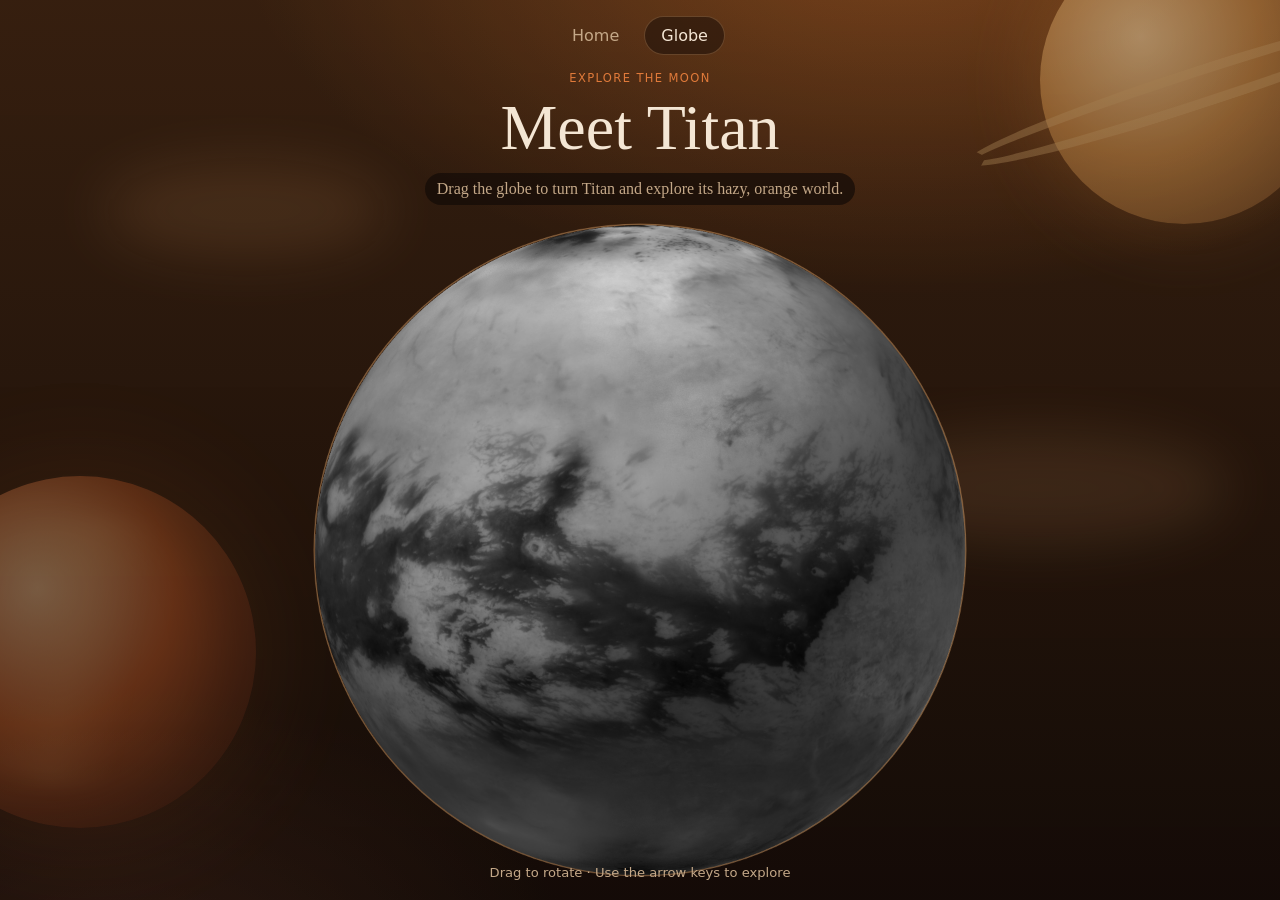
==== globe.html @ a125a634 "add rotatable globe" ====
<!DOCTYPE html>
<html lang="en">
  <head>
    <meta charset="UTF-8" />
    <meta name="viewport" content="width=device-width, initial-scale=1.0" />
    <title>Globe | Voice on Titan</title>
    <link rel="stylesheet" href="styles.css" />
  </head>
  <body>
    <nav class="site-nav" aria-label="Main navigation">
      <a class="nav-link" href="index.html">Home</a>
      <a class="nav-link" href="globe.html" aria-current="page">Globe</a>
    </nav>

    <div class="sky" aria-hidden="true">
      <div class="haze"></div>
      <div class="saturn"></div>
      <div class="titan-moon"></div>
      <div class="cloud c1"></div>
      <div class="cloud c2"></div>
      <div class="cloud c3"></div>
    </div>

    <main class="globe-page">
      <section class="globe-content">
        <p class="eyebrow">Explore the moon</p>
        <h1>Meet Titan</h1>
        <p class="globe-intro">Drag the globe to turn Titan and explore its hazy, orange world.</p>
        <canvas
          id="titanGlobe"
          class="titan-globe"
          width="420"
          height="420"
          role="img"
          aria-label="Interactive illustration of Titan. Drag to rotate."
          tabindex="0"
        ></canvas>
        <p class="globe-hint">Drag to rotate · Use the arrow keys to explore</p>
      </section>
    </main>
    <script src="globe.js"></script>
  </body>
</html>
---- styles.css ----
:root {
  --bg: #140c08;
  --panel: rgba(28, 16, 10, 0.78);
  --text: #f4e6d4;
  --muted: #c4a888;
  --accent: #e07a3a;
  --titan: #c45c28;
  --line: rgba(224, 168, 112, 0.28);
}

* {
  box-sizing: border-box;
}

html {
  scroll-behavior: smooth;
}

html,
body {
  margin: 0;
  min-height: 100%;
}

body {
  font-family: Georgia, "Times New Roman", serif;
  color: var(--text);
  background:
    radial-gradient(1200px 700px at 70% -10%, #6a3a18 0%, transparent 55%),
    radial-gradient(900px 600px at 10% 110%, #3a2218 0%, transparent 50%),
    var(--bg);
  overflow-x: hidden;
}

.scroll-progress {
  position: fixed;
  top: 0;
  left: 0;
  z-index: 20;
  height: 3px;
  width: 100%;
  background: var(--accent);
  transform: scaleX(0);
  transform-origin: left center;
  pointer-events: none;
}

.site-nav {
  position: relative;
  z-index: 2;
  display: flex;
  justify-content: center;
  gap: 0.5rem;
  padding: 1rem 1rem 0;
  font-family: system-ui, sans-serif;
}

.nav-link {
  padding: 0.55rem 1rem;
  border: 1px solid transparent;
  border-radius: 999px;
  color: var(--muted);
  text-decoration: none;
}

.nav-link:hover,
.nav-link[aria-current="page"] {
  border-color: var(--line);
  color: var(--text);
  background: rgba(28, 16, 10, 0.55);
}

.globe-page {
  position: relative;
  z-index: 1;
  display: grid;
  height: calc(100svh - 3.5rem);
  place-items: center;
  padding: 1rem 1.5rem;
  overflow: hidden;
  text-align: center;
}

.globe-content {
  position: relative;
  display: flex;
  width: 100%;
  height: 100%;
  flex-direction: column;
  align-items: center;
}

.globe-content h1 {
  position: relative;
  z-index: 1;
  margin: 0 0 0.5rem;
  font-size: clamp(2.4rem, 8vw, 4rem);
  font-weight: 500;
}

.globe-intro,
.globe-hint {
  color: var(--muted);
  line-height: 1.5;
}

.globe-intro {
  position: relative;
  z-index: 1;
  margin: 0 auto 1rem;
  padding: 0.25rem 0.75rem;
  border-radius: 999px;
  background: rgba(20, 12, 8, 0.72);
  max-width: min(100%, 34rem);
}

.titan-globe {
  position: absolute;
  top: 59%;
  left: 50%;
  width: min(92vw, 84svh, 60rem);
  height: auto;
  transform: translate(-50%, -50%);
  cursor: grab;
  touch-action: none;
  outline: none;
}

.titan-globe:active {
  cursor: grabbing;
}

.titan-globe:focus-visible {
  border-radius: 50%;
  outline: 2px solid var(--accent);
  outline-offset: 0.4rem;
}

.globe-hint {
  position: relative;
  z-index: 1;
  margin: auto 0 0;
  font-family: system-ui, sans-serif;
  font-size: 0.82rem;
}

.sky {
  position: fixed;
  inset: 0;
  pointer-events: none;
  overflow: hidden;
}

.haze {
  position: fixed;
  inset: 0;
  pointer-events: none;
  background: linear-gradient(
    180deg,
    rgba(210, 120, 50, 0.18),
    rgba(20, 10, 6, 0.35)
  );
}

.saturn {
  position: fixed;
  top: -4rem;
  right: -3rem;
  width: 18rem;
  height: 18rem;
  border-radius: 50%;
  background: radial-gradient(circle at 35% 35%, #f0d2a0, #c48a48 45%, #6a4020);
  box-shadow: 0 0 80px rgba(226, 150, 70, 0.35);
  opacity: 0.55;
  pointer-events: none;
}

.saturn::after {
  content: "";
  position: absolute;
  left: -30%;
  top: 46%;
  width: 160%;
  height: 1.4rem;
  border-radius: 50%;
  border: 10px solid rgba(230, 190, 130, 0.45);
  border-left-color: transparent;
  border-right-color: transparent;
  transform: rotate(-18deg);
}

.titan-moon {
  position: absolute;
  left: -6rem;
  bottom: 8%;
  width: 22rem;
  height: 22rem;
  border-radius: 50%;
  background:
    radial-gradient(circle at 38% 32%, #f0c090, #c45c28 42%, #5a2814 78%, #1a0c08);
  box-shadow:
    0 0 120px rgba(226, 120, 50, 0.28),
    inset -2rem 0 3rem rgba(80, 40, 20, 0.35);
  opacity: 0.42;
}

.titan-moon::before {
  content: "";
  position: absolute;
  inset: 12% -8%;
  border-radius: 50%;
  background: linear-gradient(
    100deg,
    transparent 30%,
    rgba(255, 190, 120, 0.18) 48%,
    transparent 62%
  );
  filter: blur(8px);
}

.cloud {
  position: absolute;
  border-radius: 50%;
  filter: blur(28px);
  opacity: 0.28;
  background: rgba(232, 168, 110, 0.45);
}

.cloud.c1 {
  width: 18rem;
  height: 6rem;
  top: 18%;
  left: 8%;
  animation: drift 28s ease-in-out infinite;
}

.cloud.c2 {
  width: 24rem;
  height: 7rem;
  top: 48%;
  right: 4%;
  animation: drift 36s ease-in-out infinite reverse;
}

.cloud.c3 {
  width: 14rem;
  height: 5rem;
  bottom: 12%;
  left: 38%;
  animation: drift 22s ease-in-out infinite;
}

@keyframes drift {
  0%,
  100% {
    translate: 0 0;
  }
  50% {
    translate: 40px -18px;
  }
}

.about {
  position: relative;
  z-index: 1;
  max-width: 44rem;
  margin: 0 auto;
  padding: 0 1.5rem 4rem;
}

.hero {
  min-height: 100vh;
  display: flex;
  flex-direction: column;
  justify-content: center;
  padding: 4rem 0 3rem;
}

.hero h1 {
  font-size: clamp(2.4rem, 8vw, 4.2rem);
  max-width: 14ch;
}

.hero-lede {
  font-size: 1.15rem;
  max-width: 38rem;
}

.hero-actions {
  display: flex;
  flex-wrap: wrap;
  align-items: center;
  gap: 1.1rem 1.5rem;
}

.scroll-hint {
  display: inline-flex;
  align-items: center;
  gap: 0.55rem;
  color: var(--muted);
  font-family: system-ui, sans-serif;
  font-size: 0.85rem;
  letter-spacing: 0.04em;
  text-transform: uppercase;
}

.chevron {
  width: 0.55rem;
  height: 0.55rem;
  margin-top: -0.2rem;
  border-right: 2px solid var(--accent);
  border-bottom: 2px solid var(--accent);
  transform: rotate(45deg);
  animation: bob 1.8s ease-in-out infinite;
}

@keyframes bob {
  0%,
  100% {
    translate: 0 0;
  }
  50% {
    translate: 0 6px;
  }
}

.chapter {
  padding: 4.5rem 0 1rem;
}

.chapter h2,
.pitch-sticky h2 {
  margin: 0 0 1rem;
  font-size: clamp(1.5rem, 4vw, 2.15rem);
  line-height: 1.2;
  font-weight: 500;
}

.chapter p,
.pitch-copy {
  margin: 0 0 1rem;
  color: var(--muted);
  line-height: 1.6;
  font-size: 1.05rem;
}

.chapter p strong,
.pitch-copy strong {
  color: var(--text);
  font-weight: 600;
}

.stats {
  display: grid;
  grid-template-columns: repeat(3, 1fr);
  gap: 0.75rem;
  margin: 1.75rem 0 0;
}

.stats div {
  padding: 1rem 0.85rem;
  border: 1px solid var(--line);
  border-radius: 1rem;
  background: rgba(28, 16, 10, 0.55);
}

.stats dt {
  margin: 0 0 0.35rem;
  font-family: system-ui, sans-serif;
  font-size: 0.72rem;
  letter-spacing: 0.1em;
  text-transform: uppercase;
  color: var(--accent);
}

.stats dd {
  margin: 0;
  font-size: 1.25rem;
}

.speed-grid,
.instrument-grid {
  display: grid;
  grid-template-columns: 1fr 1fr;
  gap: 0.85rem;
  margin-top: 1.5rem;
}

.speed-card {
  padding: 1.25rem 1.1rem 1.1rem;
  border-radius: 1.1rem;
  border: 1px solid var(--line);
  background: rgba(18, 10, 6, 0.55);
}

.speed-card.titan-card {
  background: rgba(196, 92, 40, 0.22);
  border-color: rgba(224, 122, 58, 0.45);
}

.speed-place {
  margin: 0;
  font-family: system-ui, sans-serif;
  font-size: 0.75rem;
  letter-spacing: 0.12em;
  text-transform: uppercase;
  color: var(--muted);
}

.speed-value {
  margin: 0.35rem 0 0.2rem;
  font-size: clamp(2.2rem, 6vw, 3.2rem);
  line-height: 1;
}

.speed-value span {
  margin-left: 0.35rem;
  font-size: 1rem;
  color: var(--muted);
}

.speed-note {
  margin: 0;
  color: var(--muted);
  font-size: 0.9rem;
}

.pitch-stage {
  height: 180vh;
  margin: 2rem 0;
}

.pitch-sticky {
  position: sticky;
  top: 0;
  min-height: 100vh;
  display: flex;
  flex-direction: column;
  justify-content: center;
  padding: 3rem 0;
}

.pitch-readout {
  margin: 1.25rem 0 0.15rem;
  font-size: clamp(3.5rem, 12vw, 6.5rem);
  line-height: 0.9;
  letter-spacing: -0.03em;
  color: var(--accent);
}

.pitch-caption {
  margin: 0 0 1.25rem;
  font-family: system-ui, sans-serif;
  font-size: 0.85rem;
  letter-spacing: 0.08em;
  text-transform: uppercase;
  color: var(--muted);
}

.formant-wave {
  color: #e07a3a;
  border: 1px solid var(--line);
  border-radius: 0.85rem;
  background: rgba(8, 4, 2, 0.45);
  overflow: hidden;
}

.formant-wave svg {
  display: block;
  width: 100%;
  height: 120px;
}

.spectrum {
  display: flex;
  align-items: flex-end;
  gap: 0.35rem;
  height: 7.5rem;
  margin: 1.5rem 0 0.6rem;
  padding: 0.75rem;
  border: 1px solid var(--line);
  border-radius: 0.85rem;
  background: rgba(8, 4, 2, 0.45);
}

.spectrum span {
  flex: 1;
  border-radius: 4px 4px 0 0;
  background: linear-gradient(180deg, #f0c090, var(--titan));
  transform-origin: bottom;
  opacity: 0.2;
  transform: scaleY(0.35);
}

.chapter.is-in .spectrum span {
  animation: riseBar 0.9s ease forwards;
  animation-delay: calc(var(--i) * 45ms);
}

.chapter.is-in .spectrum span:nth-child(n + 9) {
  opacity: 0.28;
  filter: grayscale(0.4);
}

.chapter.is-in .spectrum span:nth-child(n + 12) {
  opacity: 0.12;
}

@keyframes riseBar {
  to {
    opacity: 1;
    transform: scaleY(1);
  }
}

.spectrum-caption {
  font-family: system-ui, sans-serif;
  font-size: 0.82rem;
  color: var(--muted);
}

.caveat .btn {
  display: inline-block;
  margin-top: 0.75rem;
  text-decoration: none;
}

a.btn {
  text-decoration: none;
}

[data-reveal] {
  opacity: 0;
  transform: translateY(28px);
  transition: opacity 0.8s ease, transform 0.8s ease;
}

[data-reveal].is-in {
  opacity: 1;
  transform: none;
}

.panel {
  position: relative;
  z-index: 1;
  max-width: 40rem;
  margin: 1rem auto 5rem;
  padding: 2.25rem 2rem 2.5rem;
  background: rgba(22, 12, 8, 0.92);
  border: 1px solid var(--line);
  border-radius: 1.25rem;
  backdrop-filter: blur(10px);
  scroll-margin-top: 1.5rem;
}

.eyebrow {
  margin: 0 0 0.4rem;
  letter-spacing: 0.12em;
  text-transform: uppercase;
  font-size: 0.72rem;
  font-family: system-ui, sans-serif;
  color: var(--accent);
}

h1,
.studio-title {
  margin: 0 0 0.75rem;
  font-size: clamp(1.8rem, 4vw, 2.4rem);
  line-height: 1.15;
  font-weight: 500;
}

.lede {
  margin: 0 0 1.5rem;
  color: var(--muted);
  line-height: 1.5;
}

.viz {
  border: 1px solid var(--line);
  border-radius: 0.85rem;
  padding: 0.75rem;
  background: rgba(8, 4, 2, 0.45);
  margin-bottom: 1.25rem;
}

canvas {
  display: block;
  width: 100%;
  height: 120px;
}

.status {
  margin: 0.4rem 0 0;
  font-family: system-ui, sans-serif;
  font-size: 0.85rem;
  color: var(--muted);
}

.controls {
  display: flex;
  flex-wrap: wrap;
  gap: 0.6rem;
  margin-bottom: 1.75rem;
}

.btn {
  appearance: none;
  border: 1px solid var(--line);
  background: transparent;
  color: var(--text);
  padding: 0.65rem 1rem;
  border-radius: 999px;
  font-family: system-ui, sans-serif;
  font-size: 0.92rem;
  cursor: pointer;
}

.btn:disabled {
  opacity: 0.4;
  cursor: not-allowed;
}

.btn.primary {
  background: var(--accent);
  border-color: var(--accent);
  color: #1a0c06;
  font-weight: 600;
}

.btn.primary.recording {
  background: #c43c28;
  border-color: #c43c28;
  color: #fff;
}

.btn.titan {
  background: var(--titan);
  border-color: var(--titan);
  color: #fff;
}

.btn.ghost {
  opacity: 0.85;
}

.sample {
  margin-bottom: 0;
}

.sample h2 {
  margin: 0 0 0.6rem;
  font-size: 1.1rem;
  font-weight: 500;
}

.sample-name {
  margin: 0 0 0.75rem;
  color: var(--muted);
  font-family: system-ui, sans-serif;
  font-size: 0.9rem;
}

.sample-list {
  display: grid;
  gap: 0.85rem;
  margin-bottom: 1rem;
}

.sample-card {
  padding: 1rem 1rem 0.9rem;
  border: 1px solid var(--line);
  border-radius: 1rem;
  background: rgba(8, 4, 2, 0.35);
}

.sample-card h3 {
  margin: 0 0 0.35rem;
  font-size: 1rem;
  font-weight: 500;
}

.sample-card .sample-note {
  margin: 0 0 0.75rem;
  color: var(--muted);
  font-family: system-ui, sans-serif;
  font-size: 0.82rem;
  line-height: 1.45;
}

.sample-card .controls {
  margin-bottom: 0;
}

@media (max-width: 600px) {
  .panel {
    margin: 1.5rem 1rem 3rem;
    padding: 1.5rem 1.15rem 1.75rem;
  }

  .stats,
  .speed-grid,
  .instrument-grid {
    grid-template-columns: 1fr;
  }

  .saturn,
  .titan-moon {
    opacity: 0.28;
  }
}

@media (prefers-reduced-motion: reduce) {
  html {
    scroll-behavior: auto;
  }

  .cloud,
  .chevron,
  [data-reveal],
  .chapter.is-in .spectrum span {
    animation: none;
    transition: none;
    opacity: 1;
    transform: none;
  }
}
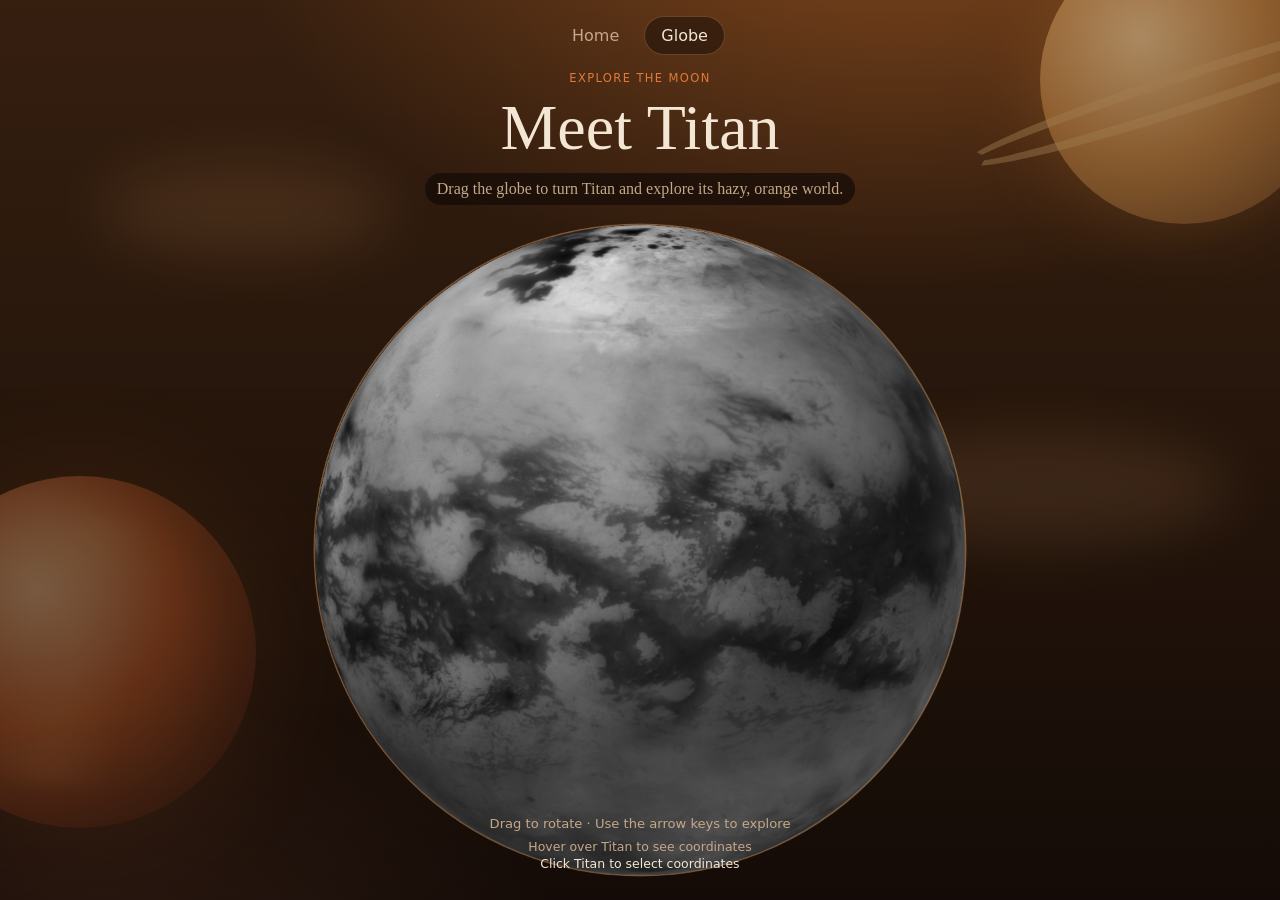
==== commit 7700751d: "add coordinate system" ====
--- a/globe.html
+++ b/globe.html
@@ -36,6 +36,10 @@
           tabindex="0"
         ></canvas>
         <p class="globe-hint">Drag to rotate · Use the arrow keys to explore</p>
+        <div class="globe-coordinates">
+          <p id="globeHoverCoordinates" aria-hidden="true">Hover over Titan to see coordinates</p>
+          <p id="globeSelectedCoordinates" aria-live="polite">Click Titan to select coordinates</p>
+        </div>
       </section>
     </main>
     <script src="globe.js"></script>
--- a/styles.css
+++ b/styles.css
@@ -142,6 +142,25 @@
   margin: auto 0 0;
   font-family: system-ui, sans-serif;
   font-size: 0.82rem;
+}
+
+.globe-coordinates {
+  position: relative;
+  z-index: 1;
+  min-height: 2.8rem;
+  margin-top: 0.25rem;
+  font-family: system-ui, sans-serif;
+  font-size: 0.78rem;
+  line-height: 1.4;
+  color: var(--muted);
+}
+
+.globe-coordinates p {
+  margin: 0;
+}
+
+.globe-coordinates p + p {
+  color: var(--text);
 }
 
 .sky {
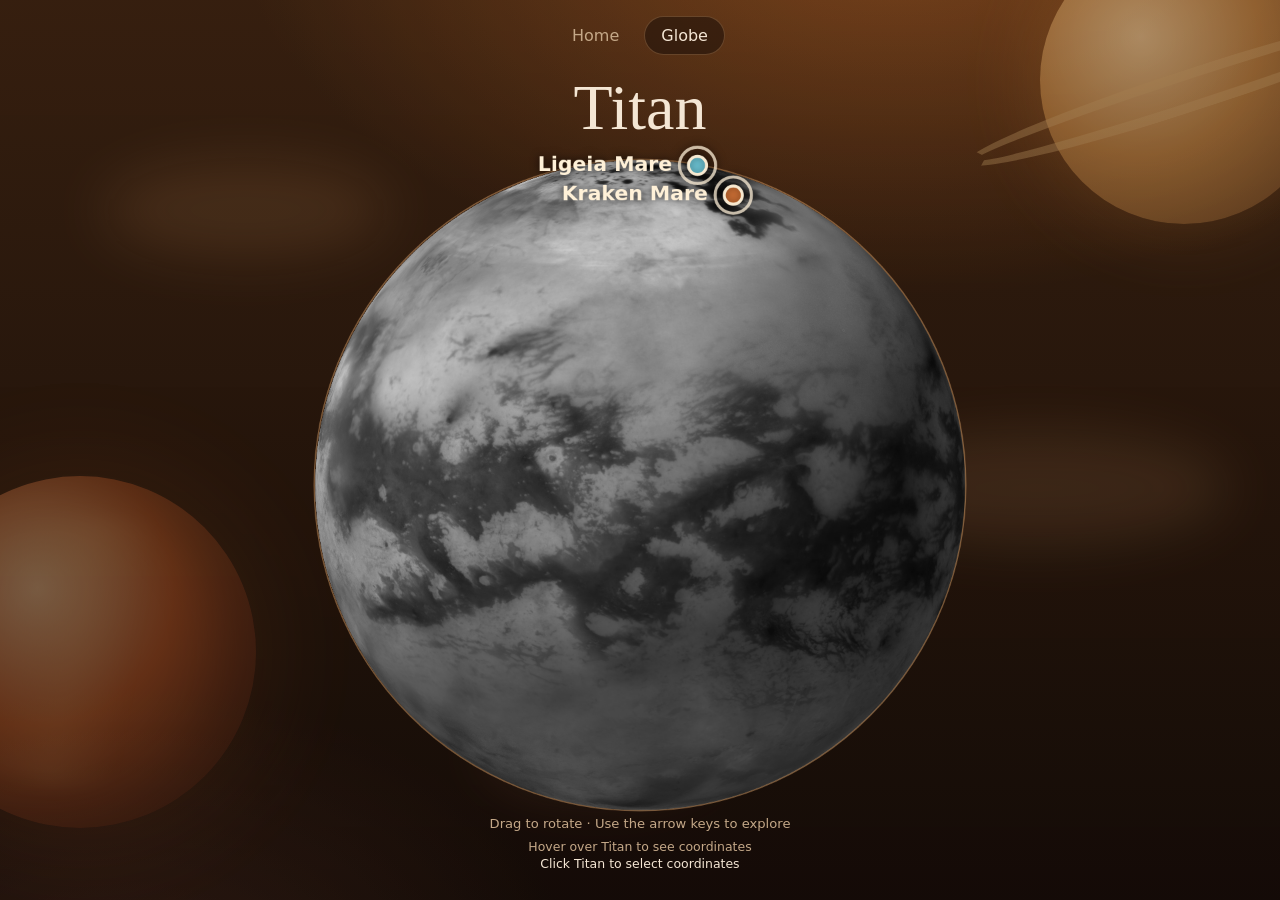
==== commit 39768e67: "add 2 landing sites" ====
--- a/globe.html
+++ b/globe.html
@@ -23,9 +23,28 @@
 
     <main class="globe-page">
       <section class="globe-content">
-        <p class="eyebrow">Explore the moon</p>
-        <h1>Meet Titan</h1>
-        <p class="globe-intro">Drag the globe to turn Titan and explore its hazy, orange world.</p>
+        <h1>Titan</h1>
+        <figure id="krakenImagePanel" class="globe-image-panel" hidden>
+          <img
+            src="KRAKEN MARE.png"
+            alt="Radar image showing Kraken Mare, a large dark hydrocarbon sea surrounded by Titan's bright terrain."
+          />
+          <figcaption>Kraken Mare · NASA/JPL-Caltech/ASI/USGS, via Wikimedia Commons</figcaption>
+        </figure>
+        <figure id="ligeiaImagePanel" class="globe-image-panel" hidden>
+          <img
+            src="ligeia mare.png"
+            alt="False-color radar mosaic of Ligeia Mare, a large dark sea in Titan's north polar region."
+          />
+          <figcaption>Ligeia Mare · NASA/JPL-Caltech/ASI/Cornell, via Wikimedia Commons</figcaption>
+        </figure>
+        <figure id="huygensImagePanel" class="globe-image-panel" hidden>
+          <img
+            src="250px-Huygens_surface_color_sr.png"
+            alt="Huygens probe's surface view of Titan's hazy horizon and rounded icy pebbles."
+          />
+          <figcaption>Huygens landing site · ESA/NASA/JPL/University of Arizona; processed by Andrey Pivovarov</figcaption>
+        </figure>
         <canvas
           id="titanGlobe"
           class="titan-globe"
@@ -40,6 +59,178 @@
           <p id="globeHoverCoordinates" aria-hidden="true">Hover over Titan to see coordinates</p>
           <p id="globeSelectedCoordinates" aria-live="polite">Click Titan to select coordinates</p>
         </div>
+        <aside
+          id="krakenInfo"
+          class="globe-info"
+          aria-labelledby="krakenTitle"
+          aria-describedby="krakenDescription"
+          hidden
+        >
+          <button
+            id="closeKrakenInfo"
+            class="globe-info-close"
+            type="button"
+            aria-label="Close Kraken Mare information"
+          >
+            ×
+          </button>
+          <p class="eyebrow">Titan's largest sea</p>
+          <h2 id="krakenTitle">Kraken Mare</h2>
+          <p id="krakenDescription">
+            A vast sea of liquid methane and ethane near Titan's north pole.
+            Named for the legendary sea monster, it is the largest known lake
+            in the Solar System. Cassini observations confirmed its liquid
+            surface and revealed an intricate network of basins and estuaries.
+            A 2014 bright ring around the shoreline suggests the sea was once
+            larger and has since shrunk through evaporation. NASA has also
+            studied a robotic submarine concept for exploring the sea.
+          </p>
+          <dl class="globe-info-facts">
+            <div><dt>Coordinates</dt><dd>68°N, 310°W</dd></div>
+            <div><dt>Length</dt><dd>About 1,170 km</dd></div>
+            <div><dt>Estimated area</dt><dd>400,000–500,000 km²</dd></div>
+            <div><dt>Depth</dt><dd>Moray Sinus: about 85 m; main basin: at least 100 m, possibly 300 m or more</dd></div>
+            <div><dt>Moray Sinus liquid</dt><dd>About 70% methane, 16% nitrogen, 14% ethane</dd></div>
+            <div><dt>Discovered</dt><dd>By Cassini in 2006; named in 2008</dd></div>
+          </dl>
+          <p class="globe-info-source">
+            Sources: USGS Gazetteer of Planetary Nomenclature; Poggiali et al.
+            (2020); NASA/JPL Photojournal PIA18432; NASA NTRS submarine study.
+          </p>
+        </aside>
+        <aside
+          id="huygensInfo"
+          class="globe-info"
+          aria-labelledby="huygensTitle"
+          aria-describedby="huygensDescription"
+          hidden
+        >
+          <button
+            id="closeHuygensInfo"
+            class="globe-info-close"
+            type="button"
+            aria-label="Close Huygens landing site information"
+          >
+            ×
+          </button>
+          <p class="eyebrow">Historic spacecraft landing site</p>
+          <h2 id="huygensTitle">Huygens Landing Site</h2>
+          <p id="huygensDescription">
+            On January 14, 2005, ESA's Huygens probe became the first spacecraft
+            to successfully land on Titan. Its descent images revealed a dry
+            riverbed-like landscape near the boundary of Adiri's bright
+            highlands and Shangri-La's dark lowlands. Rounded, pebble-like
+            water-ice objects and branching channels show how flowing methane
+            and ethane have shaped the surface. Huygens transmitted data for
+            about 72 minutes after landing, providing the first direct
+            measurements and images from Titan's surface.
+          </p>
+          <dl class="globe-info-facts">
+            <div><dt>Coordinates</dt><dd>10.3°S, 192.32°W</dd></div>
+            <div><dt>Location</dt><dd>Between Adiri and Shangri-La</dd></div>
+            <div><dt>Landing date</dt><dd>January 14, 2005</dd></div>
+            <div><dt>Mission</dt><dd>Cassini–Huygens; ESA's Huygens probe</dd></div>
+            <div><dt>Temperature</dt><dd>About −179°C</dd></div>
+            <div><dt>Surface</dt><dd>Water-ice pebbles, dark plains, drainage channels and organic compounds</dd></div>
+          </dl>
+          <p class="globe-info-source">
+            Sources:
+            <a href="https://science.nasa.gov/resource/huygens-landing-site-2/" target="_blank" rel="noreferrer">NASA Science</a>,
+            <a href="https://photojournal.jpl.nasa.gov/" target="_blank" rel="noreferrer">NASA/JPL Photojournal</a>,
+            <a href="https://www.esa.int/Science_Exploration/Space_Science/Cassini-Huygens" target="_blank" rel="noreferrer">ESA</a>,
+            <a href="https://www.usgs.gov/" target="_blank" rel="noreferrer">USGS</a> and
+            <a href="https://science.nasa.gov/mission/cassini/" target="_blank" rel="noreferrer">NASA Cassini–Huygens</a>.
+          </p>
+        </aside>
+        <aside
+          id="ligeiaInfo"
+          class="globe-info"
+          aria-labelledby="ligeiaTitle"
+          aria-describedby="ligeiaDescription"
+          hidden
+        >
+          <button
+            id="closeLigeiaInfo"
+            class="globe-info-close"
+            type="button"
+            aria-label="Close Ligeia Mare information"
+          >
+            ×
+          </button>
+          <p class="eyebrow">Titan's second-largest sea</p>
+          <h2 id="ligeiaTitle">Ligeia Mare</h2>
+          <p id="ligeiaDescription">
+            Ligeia Mare is Titan's second-largest sea, a vast body of liquid
+            hydrocarbons near the north pole. Cassini radar detected the
+            seabed for the first time in a sea beyond Earth, measuring depths
+            of about 160 m along its deepest observed path. The radar signal
+            passed readily through the liquid, suggesting a methane-rich
+            composition. Rivers, including the more than 400 km-long Vid
+            Flumina, flow into the sea. Cassini also observed a transient
+            bright feature nicknamed the “magic island,” possibly caused by
+            waves, bubbles, or floating material.
+          </p>
+          <dl class="globe-info-facts">
+            <div><dt>Coordinates</dt><dd>79°N, 248°W</dd></div>
+            <div><dt>Length</dt><dd>About 500 km</dd></div>
+            <div><dt>Area</dt><dd>About 130,000 km²</dd></div>
+            <div><dt>Maximum measured depth</dt><dd>About 160 m</dd></div>
+            <div><dt>Composition</dt><dd>Mostly methane, with ethane and dissolved nitrogen</dd></div>
+            <div><dt>Name</dt><dd>Ligeia, a siren in Greek mythology</dd></div>
+          </dl>
+          <p class="globe-info-source">
+            Sources: USGS Gazetteer of Planetary Nomenclature; Mastrogiuseppe
+            et al. (2014); ESA (2016); NASA/JPL Photojournal PIA20021.
+          </p>
+        </aside>
+        <aside
+          id="selkInfo"
+          class="globe-info"
+          aria-labelledby="selkTitle"
+          aria-describedby="selkDescription"
+          hidden
+        >
+          <button
+            id="closeSelkInfo"
+            class="globe-info-close"
+            type="button"
+            aria-label="Close Selk Crater information"
+          >
+            ×
+          </button>
+          <p class="eyebrow">Ancient impact crater</p>
+          <h2 id="selkTitle">Selk Crater</h2>
+          <p id="selkDescription">
+            Selk is an approximately 80–90 km-wide impact crater near Titan's
+            equatorial dune fields, about 800 km north-northwest of the
+            Huygens landing site. Cassini observations show a bright rim, a
+            central depression, surrounding ejecta and channels shaped by
+            erosion. The impact may have melted Titan's icy crust, creating
+            temporary pools of water mixed with surface organics. Models
+            suggest the pools could have lasted thousands to tens of
+            thousands of years, creating a possible setting for prebiotic
+            chemistry. NASA's Dragonfly mission is planned to explore the
+            region and investigate its surface chemistry.
+          </p>
+          <dl class="globe-info-facts">
+            <div><dt>Coordinates</dt><dd>About 7°N, 199°W</dd></div>
+            <div><dt>Location</dt><dd>Near Titan's equatorial dune fields</dd></div>
+            <div><dt>Diameter</dt><dd>About 80–90 km</dd></div>
+            <div><dt>Crater type</dt><dd>Impact crater</dd></div>
+            <div><dt>Impact model</dt><dd>About 4 km-wide icy impactor; 200–400 km³ of melt estimated</dd></div>
+            <div><dt>Surface features</dt><dd>Bright rim, central depression, ejecta and drainage channels</dd></div>
+            <div><dt>Significance</dt><dd>Potential interactions between liquid water and organic compounds</dd></div>
+            <div><dt>Future exploration</dt><dd>NASA's Dragonfly mission</dd></div>
+          </dl>
+          <p class="globe-info-source">
+            Sources:
+            <a href="https://science.nasa.gov/solar-system/nasas-dragonfly-mission-sets-sights-on-titans-mysteries/" target="_blank" rel="noreferrer">NASA Science</a>,
+            <a href="https://www.usgs.gov/publications/geology-selk-crater-region-titan-cassini-vims-observations" target="_blank" rel="noreferrer">USGS</a>,
+            <a href="https://doi.org/10.3847/PSJ/acbe40" target="_blank" rel="noreferrer">Wakita et al. (2023)</a>,
+            <a href="https://www.nasa.gov/missions/cassini/impact-craters-reveal-details-of-titans-dynamic-surface-weathering/" target="_blank" rel="noreferrer">NASA</a> and
+            <a href="https://ntrs.nasa.gov/citations/20210011126" target="_blank" rel="noreferrer">NASA NTRS Dragonfly landing-site study</a>.
+          </p>
+        </aside>
       </section>
     </main>
     <script src="globe.js"></script>
--- a/styles.css
+++ b/styles.css
@@ -116,7 +116,7 @@
 
 .titan-globe {
   position: absolute;
-  top: 59%;
+  top: 51%;
   left: 50%;
   width: min(92vw, 84svh, 60rem);
   height: auto;
@@ -161,6 +161,133 @@
 
 .globe-coordinates p + p {
   color: var(--text);
+}
+
+.globe-info {
+  position: absolute;
+  z-index: 3;
+  top: 50%;
+  left: 0;
+  right: auto;
+  width: min(22rem, calc(100% - 1.5rem));
+  max-height: calc(100% - 2rem);
+  overflow-y: auto;
+  padding: 1.35rem;
+  border: 1px solid var(--line);
+  border-radius: 1rem;
+  background: rgba(22, 12, 8, 0.96);
+  box-shadow: 0 1rem 3rem rgba(0, 0, 0, 0.5);
+  text-align: left;
+  transform: translateY(-50%);
+}
+
+.globe-info[hidden] {
+  display: none;
+}
+
+.globe-image-panel {
+  position: absolute;
+  z-index: 3;
+  top: 50%;
+  left: 0;
+  display: grid;
+  gap: 0.6rem;
+  margin: 0;
+  padding: 0.75rem;
+  border: 1px solid var(--line);
+  border-radius: 1rem;
+  background: rgba(22, 12, 8, 0.96);
+  box-shadow: 0 1rem 3rem rgba(0, 0, 0, 0.45);
+  transform: translateY(-50%);
+}
+
+.globe-image-panel[hidden] {
+  display: none;
+}
+
+.globe-image-panel img {
+  display: block;
+  width: 100%;
+  max-height: 72svh;
+  border-radius: 0.55rem;
+  object-fit: contain;
+}
+
+.globe-image-panel figcaption {
+  color: var(--muted);
+  font-family: system-ui, sans-serif;
+  font-size: 0.68rem;
+  line-height: 1.4;
+  overflow-wrap: anywhere;
+}
+
+.globe-info-close {
+  position: absolute;
+  top: 0.55rem;
+  right: 0.65rem;
+  width: 2rem;
+  height: 2rem;
+  border: 1px solid var(--line);
+  border-radius: 50%;
+  background: transparent;
+  color: var(--text);
+  font: inherit;
+  font-size: 1.35rem;
+  line-height: 1;
+  cursor: pointer;
+}
+
+.globe-info h2 {
+  margin: 0 2rem 0.55rem 0;
+  font-size: 1.6rem;
+  font-weight: 500;
+}
+
+.globe-info > p:not(.eyebrow, .globe-info-source) {
+  margin: 0 0 1rem;
+  color: var(--muted);
+  font-size: 0.9rem;
+  line-height: 1.5;
+}
+
+.globe-info-facts {
+  display: grid;
+  gap: 0.6rem;
+  margin: 0;
+}
+
+.globe-info-facts div {
+  display: grid;
+  grid-template-columns: 6.5rem 1fr;
+  gap: 0.6rem;
+  font-size: 0.82rem;
+  line-height: 1.4;
+}
+
+.globe-info-facts dt {
+  color: var(--accent);
+}
+
+.globe-info-facts dd {
+  margin: 0;
+  color: var(--text);
+}
+
+.globe-info-source {
+  margin: 1rem 0 0;
+  color: var(--muted);
+  font-family: system-ui, sans-serif;
+  font-size: 0.7rem;
+  line-height: 1.45;
+}
+
+.globe-info-source a {
+  color: var(--text);
+  text-underline-offset: 0.15em;
+}
+
+.globe-info-source a:hover {
+  color: var(--accent);
 }
 
 .sky {
@@ -712,6 +839,16 @@
 }
 
 @media (max-width: 600px) {
+  .globe-info {
+    width: min(22rem, calc(100% - 1rem));
+    padding: 1rem;
+  }
+
+  .globe-info-facts div {
+    grid-template-columns: 1fr;
+    gap: 0.1rem;
+  }
+
   .panel {
     margin: 1.5rem 1rem 3rem;
     padding: 1.5rem 1.15rem 1.75rem;
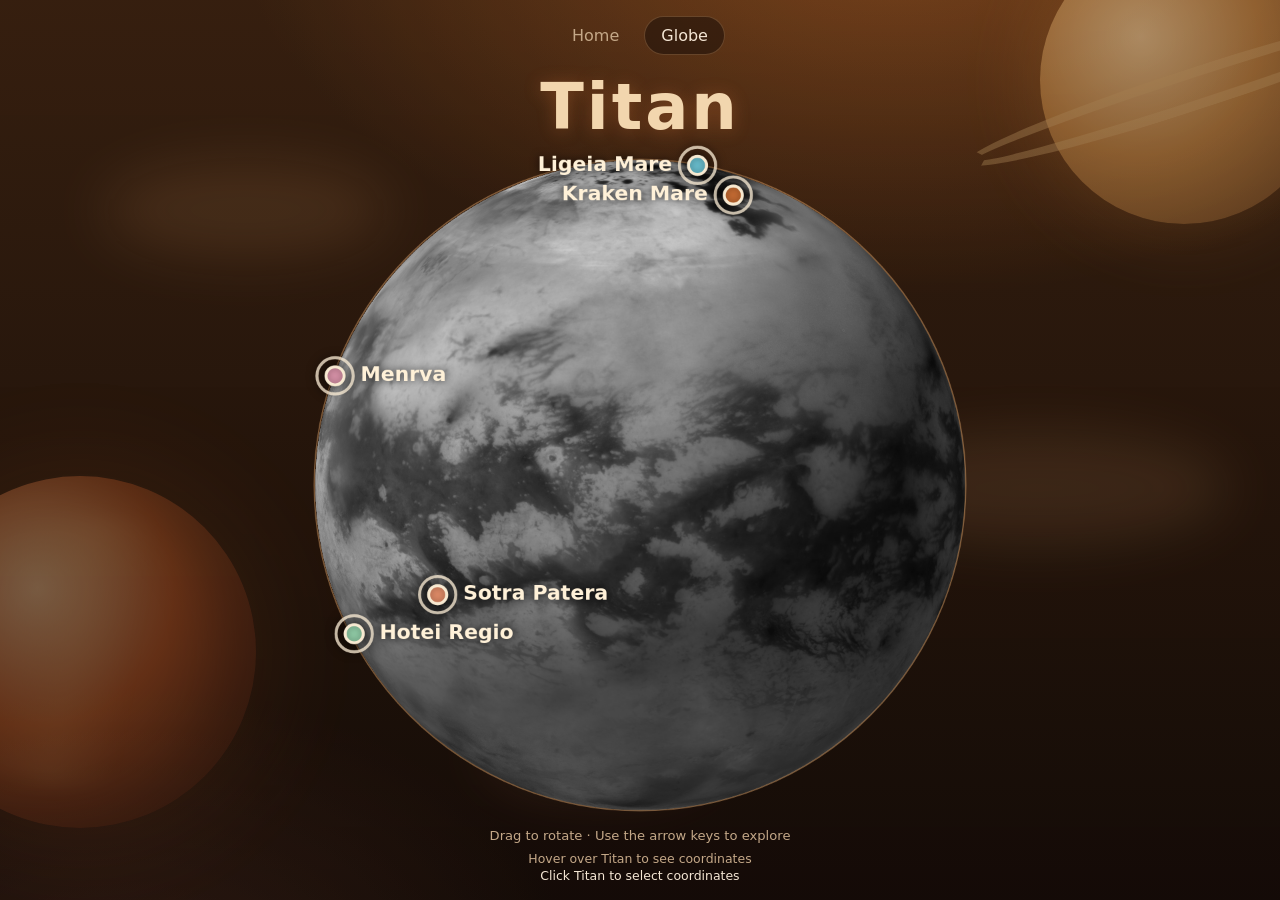
==== commit 56286e23: "add new markers" ====
--- a/globe.html
+++ b/globe.html
@@ -45,6 +45,48 @@
           />
           <figcaption>Huygens landing site · ESA/NASA/JPL/University of Arizona; processed by Andrey Pivovarov</figcaption>
         </figure>
+        <figure id="selkImagePanel" class="globe-image-panel" hidden>
+          <img
+            src="20130223_ICARUS-11052R1_fig4.jpg"
+            alt="Cropped diagram of Selk Crater showing its central pit, crater floor, terrace zone, rim, and drainage channels."
+          />
+          <figcaption>Selk Crater · ESA/NASA/JPL/University of Arizona; processed by Andrey Pivovarov</figcaption>
+        </figure>
+        <figure id="ontarioImagePanel" class="globe-image-panel" hidden>
+          <img
+            src="250px-Cassini-OntarioLacus-RADAR.png"
+            alt="Cassini radar image of Ontario Lacus, a dark lake near Titan's south pole."
+          />
+          <figcaption>Ontario Lacus · NASA/JPL-Caltech/ASI</figcaption>
+        </figure>
+        <figure id="xanaduImagePanel" class="globe-image-panel" hidden>
+          <img
+            src="PIA08425.png"
+            alt="Cassini radar image of terrain along the margin of Xanadu on Titan."
+          />
+          <figcaption>Xanadu margin · NASA/JPL-Caltech/ASI</figcaption>
+        </figure>
+        <figure id="sotraImagePanel" class="globe-image-panel" hidden>
+          <img
+            src="250px-Sotra_Facula.png"
+            alt="Cassini radar image of Sotra Facula, including the deep depression of Sotra Patera."
+          />
+          <figcaption>Sotra Facula · NASA/JPL-Caltech/ASI/USGS/University of Arizona</figcaption>
+        </figure>
+        <figure id="hoteiImagePanel" class="globe-image-panel" hidden>
+          <img
+            src="hotei regio.png"
+            alt="Cassini infrared and radar views with an interpretation diagram of possible cryovolcanic flows in Hotei Regio."
+          />
+          <figcaption>Hotei Regio · NASA/JPL-Caltech/ASI/USGS/University of Arizona</figcaption>
+        </figure>
+        <figure id="menrvaImagePanel" class="globe-image-panel" hidden>
+          <img
+            src="250px-Crater_Menrva_on_Titan_2005-02-15.png"
+            alt="Cassini radar view of part of the multi-ring Menrva impact basin on Titan, taken February 15, 2005."
+          />
+          <figcaption>Menrva · Cassini radar view, February 15, 2005</figcaption>
+        </figure>
         <canvas
           id="titanGlobe"
           class="titan-globe"
@@ -231,6 +273,222 @@
             <a href="https://ntrs.nasa.gov/citations/20210011126" target="_blank" rel="noreferrer">NASA NTRS Dragonfly landing-site study</a>.
           </p>
         </aside>
+        <aside
+          id="ontarioInfo"
+          class="globe-info"
+          aria-labelledby="ontarioTitle"
+          aria-describedby="ontarioDescription"
+          hidden
+        >
+          <button
+            id="closeOntarioInfo"
+            class="globe-info-close"
+            type="button"
+            aria-label="Close Ontario Lacus information"
+          >
+            ×
+          </button>
+          <p class="eyebrow">Titan's largest southern lake</p>
+          <h2 id="ontarioTitle">Ontario Lacus</h2>
+          <p id="ontarioDescription">
+            Ontario Lacus is the largest lake in Titan's southern hemisphere.
+            Cassini first spotted it in 2005 as a dark patch near the south
+            pole. In 2008, observations confirmed liquid ethane there—the
+            first confirmed surface liquid beyond Earth. The lake appears to
+            be evaporating, with a dark shoreline around its edge, and lies
+            within a larger basin that may once have held an ancient sea.
+          </p>
+          <dl class="globe-info-facts">
+            <div><dt>Coordinates</dt><dd>72°S, 183°W</dd></div>
+            <div><dt>Length</dt><dd>About 235 km</dd></div>
+            <div><dt>Area</dt><dd>About 15,000 km²; early estimates were about 20,000 km²</dd></div>
+            <div><dt>Maximum measured depth</dt><dd>About 50 m</dd></div>
+            <div><dt>Composition</dt><dd>About 51% methane, 38% ethane, 11% nitrogen</dd></div>
+            <div><dt>Name</dt><dd>Named after Lake Ontario in North America</dd></div>
+          </dl>
+          <p class="globe-info-source">
+            Sources:
+            <a href="https://planetarynames.wr.usgs.gov/" target="_blank" rel="noreferrer">USGS Gazetteer</a>,
+            Brown et al. (2008), Mastrogiuseppe et al. (2018), and
+            <a href="https://science.nasa.gov/" target="_blank" rel="noreferrer">NASA Science and JPL Photojournal</a>.
+          </p>
+        </aside>
+        <aside
+          id="xanaduInfo"
+          class="globe-info"
+          aria-labelledby="xanaduTitle"
+          aria-describedby="xanaduDescription"
+          hidden
+        >
+          <button
+            id="closeXanaduInfo"
+            class="globe-info-close"
+            type="button"
+            aria-label="Close Xanadu information"
+          >
+            ×
+          </button>
+          <p class="eyebrow">Titan's largest major bright region</p>
+          <h2 id="xanaduTitle">Xanadu</h2>
+          <p id="xanaduDescription">
+            Xanadu is an enormous bright equatorial region, first identified
+            by Hubble in 1994 and later revealed by Cassini to be one of
+            Titan's most geologically complex landscapes. Unlike the
+            surrounding dark dune fields, it has rugged mountains, deep
+            valleys, branching river channels and broad basins. Drainage
+            networks suggest methane rainfall helped shape its surface.
+            Tectonic deformation, erosion and possibly cryovolcanism have
+            modified this ancient terrain.
+          </p>
+          <dl class="globe-info-facts">
+            <div><dt>Coordinates</dt><dd>About 10°S, 100°W</dd></div>
+            <div><dt>Dimensions</dt><dd>About 4,000 × 2,500 km</dd></div>
+            <div><dt>Feature type</dt><dd>Bright equatorial geological province</dd></div>
+            <div><dt>Terrain</dt><dd>Mountains, valleys, river channels and basins</dd></div>
+            <div><dt>Local relief</dt><dd>Some mountain ranges rise more than 2 km</dd></div>
+            <div><dt>First identified</dt><dd>1994, by Hubble</dd></div>
+            <div><dt>Name</dt><dd>Xanadu, the legendary paradise in Coleridge's “Kubla Khan”</dd></div>
+          </dl>
+          <p class="globe-info-source">
+            Sources:
+            <a href="https://planetarynames.wr.usgs.gov/" target="_blank" rel="noreferrer">USGS Gazetteer</a>;
+            Radebaugh et al. (2011);
+            <a href="https://science.nasa.gov/resource/radar-images-the-margin-of-xanadu/" target="_blank" rel="noreferrer">NASA/JPL radar images of the margin of Xanadu</a>;
+            Matteoni et al. (2020).
+          </p>
+        </aside>
+        <aside
+          id="sotraInfo"
+          class="globe-info"
+          aria-labelledby="sotraTitle"
+          aria-describedby="sotraDescription"
+          hidden
+        >
+          <button
+            id="closeSotraInfo"
+            class="globe-info-close"
+            type="button"
+            aria-label="Close Sotra Patera information"
+          >
+            ×
+          </button>
+          <p class="eyebrow">Possible ice volcano</p>
+          <h2 id="sotraTitle">Sotra Patera</h2>
+          <p id="sotraDescription">
+            Sotra Patera is a deep depression and one of Titan's strongest
+            cryovolcano candidates. Nearby Doom Mons rises beside a large
+            flow-like feature called Mohini Fluctus. Cassini first saw this
+            region as a bright spot nicknamed “The Rose”; later 3D height maps
+            revealed its deep pit and high peaks. A 2013 study argued that
+            the pit, mountains and flows may have formed through
+            cryovolcanism, though the evidence remains debated.
+          </p>
+          <dl class="globe-info-facts">
+            <div><dt>Coordinates</dt><dd>14.5°S, 40°W</dd></div>
+            <div><dt>Diameter</dt><dd>About 40 km</dd></div>
+            <div><dt>Depth</dt><dd>About 1.7 km; the deepest known pit on Titan</dd></div>
+            <div><dt>Neighbor</dt><dd>Doom Mons, about 1,450 m high and 70 km across</dd></div>
+            <div><dt>Former name</dt><dd>Sotra Facula; renamed December 19, 2012</dd></div>
+            <div><dt>Name</dt><dd>Sotra, an island in Norway</dd></div>
+          </dl>
+          <p class="globe-info-source">
+            Sources:
+            <a href="https://planetarynames.wr.usgs.gov/" target="_blank" rel="noreferrer">USGS Gazetteer</a>;
+            Lopes et al. (2013);
+            <a href="https://photojournal.jpl.nasa.gov/catalog/PIA13695" target="_blank" rel="noreferrer">NASA/JPL Photojournal PIA13695</a>;
+            <a href="https://science.nasa.gov/" target="_blank" rel="noreferrer">NASA Science</a>;
+            Inside Science; MacKenzie et al. (arXiv).
+          </p>
+        </aside>
+        <aside
+          id="hoteiInfo"
+          class="globe-info"
+          aria-labelledby="hoteiTitle"
+          aria-describedby="hoteiDescription"
+          hidden
+        >
+          <button
+            id="closeHoteiInfo"
+            class="globe-info-close"
+            type="button"
+            aria-label="Close Hotei Regio information"
+          >
+            ×
+          </button>
+          <p class="eyebrow">Possible ice-volcano basin</p>
+          <h2 id="hoteiTitle">Hotei Regio</h2>
+          <p id="hoteiDescription">
+            Hotei Regio is a large region in Titan's southern hemisphere and
+            one of the leading candidates for ice volcanism. Its central low
+            basin contains lobe-shaped deposits that some researchers
+            interpret as thick, slow-moving cryovolcanic flows. Bright
+            infrared features, mountain-ringed terrain, and channels
+            descending from the mountains add to the evidence. The
+            interpretation remains debated: the deposits may instead have
+            formed from surface liquids, or the bright basin may be an
+            evaporated ancient seabed.
+          </p>
+          <dl class="globe-info-facts">
+            <div><dt>Coordinates</dt><dd>26°S, 78°W</dd></div>
+            <div><dt>Size</dt><dd>About 500 km (USGS); up to 700 km in a 2009 study</dd></div>
+            <div><dt>Flow thickness</dt><dd>About 100–200 m</dd></div>
+            <div><dt>Surrounding mountains</dt><dd>About 1 km high</dd></div>
+            <div><dt>Southern edge</dt><dd>Hotei Arcus</dd></div>
+            <div><dt>Name</dt><dd>Named in 2009 for Hotei, the Japanese god of contentment and good fortune</dd></div>
+          </dl>
+          <p class="globe-info-source">
+            Sources:
+            <a href="https://planetarynames.wr.usgs.gov/" target="_blank" rel="noreferrer">USGS Gazetteer</a>;
+            Soderblom et al. (2009);
+            <a href="https://www.nasa.gov/" target="_blank" rel="noreferrer">NASA: “Agreement at Hotei Regio”</a>;
+            Lopes et al. (2013); MacKenzie et al. (2014).
+          </p>
+        </aside>
+        <aside
+          id="menrvaInfo"
+          class="globe-info"
+          aria-labelledby="menrvaTitle"
+          aria-describedby="menrvaDescription"
+          hidden
+        >
+          <button
+            id="closeMenrvaInfo"
+            class="globe-info-close"
+            type="button"
+            aria-label="Close Menrva information"
+          >
+            ×
+          </button>
+          <p class="eyebrow">Titan's largest confirmed impact crater</p>
+          <h2 id="menrvaTitle">Menrva</h2>
+          <p id="menrvaDescription">
+            Menrva is a vast multi-ring impact basin and the largest clearly
+            identified impact structure on Titan. Its broad outer rim,
+            surrounding depressions, and raised rugged center suggest a
+            powerful impact that deformed the icy crust. Cassini radar images
+            reveal radial grooves and channels along parts of its inner walls,
+            while smoother areas may have been covered by later deposits.
+            Erosion, methane rainfall, sediment transport, and dunes have
+            since modified the basin. Impact models suggest the collision
+            could have melted subsurface ice and connected surface organics
+            with Titan's underground ocean.
+          </p>
+          <dl class="globe-info-facts">
+            <div><dt>Coordinates</dt><dd>20.1°N, 87.2°W</dd></div>
+            <div><dt>Official diameter</dt><dd>About 392 km</dd></div>
+            <div><dt>Outer structure</dt><dd>About 425–450 km across</dd></div>
+            <div><dt>Feature type</dt><dd>Multi-ring impact basin</dd></div>
+            <div><dt>First identified</dt><dd>2005, in Cassini radar observations</dd></div>
+            <div><dt>Name</dt><dd>Menrva, the Etruscan goddess of wisdom</dd></div>
+          </dl>
+          <p class="globe-info-source">
+            Sources:
+            <a href="https://planetarynames.wr.usgs.gov/" target="_blank" rel="noreferrer">USGS Gazetteer</a>;
+            Wood et al. (2010); Williams et al. (2011); Neish et al. (2013);
+            “Modeling the formation of Menrva impact crater on Titan” (2021);
+            <a href="https://en.wikipedia.org/wiki/Menrva_(crater)" target="_blank" rel="noreferrer">Cassini view and references</a>.
+          </p>
+        </aside>
       </section>
     </main>
     <script src="globe.js"></script>
--- a/styles.css
+++ b/styles.css
@@ -95,7 +95,11 @@
   z-index: 1;
   margin: 0 0 0.5rem;
   font-size: clamp(2.4rem, 8vw, 4rem);
-  font-weight: 500;
+  font-family: system-ui, sans-serif;
+  font-weight: 650;
+  letter-spacing: 0.045em;
+  color: #f2d6ae;
+  text-shadow: 0 2px 18px rgba(224, 122, 58, 0.32);
 }
 
 .globe-intro,
@@ -140,6 +144,7 @@
   position: relative;
   z-index: 1;
   margin: auto 0 0;
+  transform: translateY(0.75rem);
   font-family: system-ui, sans-serif;
   font-size: 0.82rem;
 }
@@ -149,6 +154,7 @@
   z-index: 1;
   min-height: 2.8rem;
   margin-top: 0.25rem;
+  transform: translateY(0.75rem);
   font-family: system-ui, sans-serif;
   font-size: 0.78rem;
   line-height: 1.4;
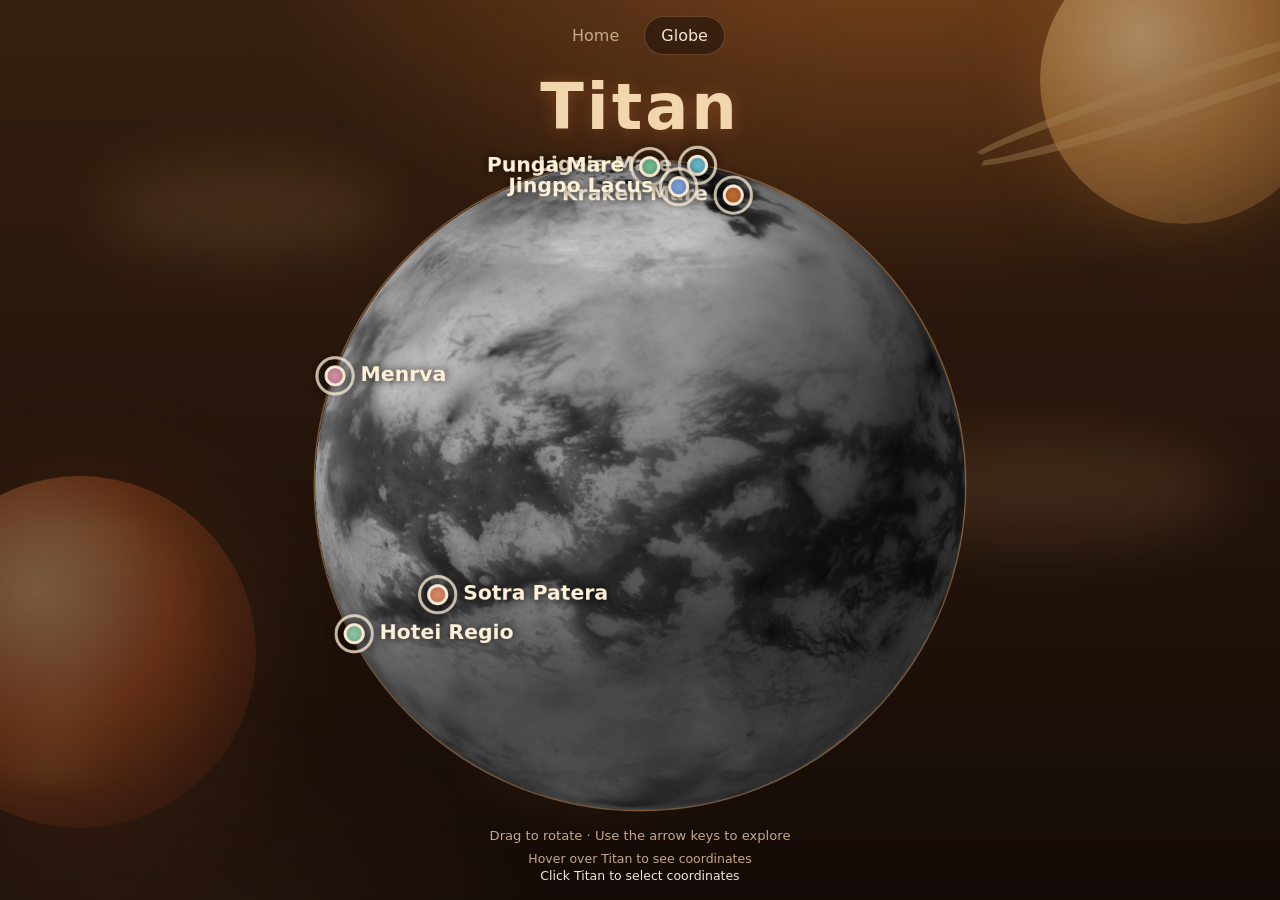
==== commit 13e52444: "add new markers" ====
--- a/globe.html
+++ b/globe.html
@@ -87,6 +87,41 @@
           />
           <figcaption>Menrva · Cassini radar view, February 15, 2005</figcaption>
         </figure>
+        <figure id="shangri-laImagePanel" class="globe-image-panel" hidden>
+          <img
+            src="shangri-la.png"
+            alt="Cassini radar image showing linear dunes and surrounding terrain in Titan's Shangri-La region."
+          />
+          <figcaption>Shangri-La dunes · NASA/JPL-Caltech</figcaption>
+        </figure>
+        <figure id="mithrimImagePanel" class="globe-image-panel" hidden>
+          <img
+            src="mithrim montes.png"
+            alt="Cassini radar image of the rugged ridges and peaks of Mithrim Montes on Titan."
+          />
+          <figcaption>Mithrim Montes · NASA/JPL-Caltech</figcaption>
+        </figure>
+        <figure id="pungaImagePanel" class="globe-image-panel" hidden>
+          <img
+            src="punga mare.png"
+            alt="Cassini radar map of Titan's northern seas labeling Punga Mare, Ligeia Mare, and Kraken Mare."
+          />
+          <figcaption>Punga Mare and Titan's northern seas · Cyril Grima, University of Texas at Austin</figcaption>
+        </figure>
+        <figure id="vidFluminaImagePanel" class="globe-image-panel" hidden>
+          <img
+            src="vid flumina.png"
+            alt="Cassini radar image of Vid Flumina, a branching river network flowing toward Ligeia Mare on Titan."
+          />
+          <figcaption>Vid Flumina · NASA/JPL-Caltech/ASI</figcaption>
+        </figure>
+        <figure id="jingpoImagePanel" class="globe-image-panel" hidden>
+          <img
+            src="jingpo lacus.png"
+            alt="Cassini false-color radar view of Jingpo Lacus, a blue lake in Titan's north polar region."
+          />
+          <figcaption>Jingpo Lacus · NASA/JPL-Caltech/ASI/USGS</figcaption>
+        </figure>
         <canvas
           id="titanGlobe"
           class="titan-globe"
@@ -489,6 +524,231 @@
             <a href="https://en.wikipedia.org/wiki/Menrva_(crater)" target="_blank" rel="noreferrer">Cassini view and references</a>.
           </p>
         </aside>
+        <aside
+          id="shangriLaInfo"
+          class="globe-info"
+          aria-labelledby="shangriLaTitle"
+          aria-describedby="shangriLaDescription"
+          hidden
+        >
+          <button
+            id="closeShangriLaInfo"
+            class="globe-info-close"
+            type="button"
+            aria-label="Close Shangri-La information"
+          >
+            ×
+          </button>
+          <p class="eyebrow">One of Titan's largest equatorial sand seas</p>
+          <h2 id="shangriLaTitle">Shangri-La</h2>
+          <p id="shangriLaDescription">
+            Shangri-La is an immense dark equatorial region dominated by
+            parallel organic sand dunes. Cassini radar revealed thousands of
+            long, linear ridges, resembling some of Earth's largest deserts.
+            The dunes are thought to form from solid organic particles created
+            in Titan's atmosphere and reshaped by powerful winds. They bend,
+            split, and gather around mountains and other obstacles, and stop
+            at the bright highlands of Xanadu. Their orientations provide
+            clues about Titan's winds, sediment transport, and changing
+            atmospheric circulation.
+          </p>
+          <dl class="globe-info-facts">
+            <div><dt>Coordinates</dt><dd>20°S–20°N, 150–200°W</dd></div>
+            <div><dt>Dimensions</dt><dd>About 2,000 km across</dd></div>
+            <div><dt>Feature type</dt><dd>Equatorial sand sea and dune field</dd></div>
+            <div><dt>Dune spacing</dt><dd>Typically about 2–3 km</dd></div>
+            <div><dt>Dune material</dt><dd>Solid organic particles, likely hydrocarbon- and nitrile-rich</dd></div>
+            <div><dt>Nearby terrain</dt><dd>Xanadu and Belet</dd></div>
+            <div><dt>Name</dt><dd>The fictional Himalayan paradise from James Hilton's <i>Lost Horizon</i></dd></div>
+          </dl>
+          <p class="globe-info-source">
+            Sources:
+            <a href="https://planetarynames.wr.usgs.gov/" target="_blank" rel="noreferrer">USGS Gazetteer</a>;
+            Lorenz et al. (2006); Radebaugh et al. (2013); Lucas et al. (2019);
+            <a href="https://www.nasa.gov/image-article/flowing-dunes-of-shangri-la-denoised/" target="_blank" rel="noreferrer">NASA/JPL: Flowing Dunes of Shangri-La</a>;
+            NASA/JPL Photojournal PIA08971.
+          </p>
+        </aside>
+        <aside
+          id="mithrimInfo"
+          class="globe-info"
+          aria-labelledby="mithrimTitle"
+          aria-describedby="mithrimDescription"
+          hidden
+        >
+          <button
+            id="closeMithrimInfo"
+            class="globe-info-close"
+            type="button"
+            aria-label="Close Mithrim Montes information"
+          >
+            ×
+          </button>
+          <p class="eyebrow">Titan's tallest known mountain range</p>
+          <h2 id="mithrimTitle">Mithrim Montes</h2>
+          <p id="mithrimDescription">
+            Mithrim Montes is an equatorial mountain range between the dark
+            dune fields of Shangri-La and the bright terrain of Xanadu.
+            Cassini radar revealed rugged ridges rising above the surrounding
+            plains. Their steep slopes and elongated form may reflect
+            tectonic compression and deformation of Titan's icy crust. The
+            mountains are thought to be made mostly of water ice beneath
+            atmospheric organic deposits, and their height provides clues
+            about Titan's crust and geological history.
+          </p>
+          <dl class="globe-info-facts">
+            <div><dt>Coordinates</dt><dd>About 3°S, 126°W</dd></div>
+            <div><dt>Highest peak</dt><dd>About 3,337 m</dd></div>
+            <div><dt>Feature type</dt><dd>Mountain range</dd></div>
+            <div><dt>Terrain</dt><dd>Rugged ridges, steep slopes and elevated peaks</dd></div>
+            <div><dt>Likely composition</dt><dd>Water ice with organic surface deposits</dd></div>
+            <div><dt>Nearby terrain</dt><dd>Shangri-La and Xanadu</dd></div>
+            <div><dt>Name</dt><dd>The Misty Mountains (Mithrim) from Middle-earth</dd></div>
+          </dl>
+          <p class="globe-info-source">
+            Sources:
+            <a href="https://planetarynames.wr.usgs.gov/" target="_blank" rel="noreferrer">USGS Gazetteer</a>;
+            Corlies et al. (2017);
+            <a href="https://www.nasa.gov/image-article/radar-view-of-titans-tallest-mountains/" target="_blank" rel="noreferrer">NASA/JPL radar view of Titan's tallest mountains</a>;
+            Lorenz et al. (2013).
+          </p>
+        </aside>
+        <aside
+          id="pungaInfo"
+          class="globe-info"
+          aria-labelledby="pungaTitle"
+          aria-describedby="pungaDescription"
+          hidden
+        >
+          <button
+            id="closePungaInfo"
+            class="globe-info-close"
+            type="button"
+            aria-label="Close Punga Mare information"
+          >
+            ×
+          </button>
+          <p class="eyebrow">Titan's northernmost sea</p>
+          <h2 id="pungaTitle">Punga Mare</h2>
+          <p id="pungaDescription">
+            Punga Mare is the third-largest body of liquid on Titan and lies
+            closest to the north pole. At about 61,000 km², its area is roughly
+            comparable to Lake Michigan (about 58,000 km²). In 2015, Cassini
+            radar echoes from the seabed measured a maximum depth of about
+            110 m along the radar track. The signal indicated liquid composed
+            mostly of methane and nitrogen, with little or no ethane. A radar
+            pass also crossed channels and flooded areas connecting Punga
+            Mare with Kraken Mare. Measurements of all three northern seas
+            suggest very small waves, about 1 cm high and 20 cm long.
+          </p>
+          <dl class="globe-info-facts">
+            <div><dt>Coordinates</dt><dd>85°N, 340°W</dd></div>
+            <div><dt>Length</dt><dd>About 380 km</dd></div>
+            <div><dt>Area</dt><dd>About 61,000 km²</dd></div>
+            <div><dt>Maximum depth measured</dt><dd>About 110 m</dd></div>
+            <div><dt>Composition</dt><dd>Mostly methane and nitrogen; little or no ethane</dd></div>
+            <div><dt>Named</dt><dd>In 2008, after Punga, a figure in Māori mythology</dd></div>
+          </dl>
+          <p class="globe-info-source">
+            Sources:
+            <a href="https://planetarynames.wr.usgs.gov/" target="_blank" rel="noreferrer">USGS Gazetteer of Planetary Nomenclature</a>;
+            Mastrogiuseppe et al. (2018), “Cassini radar observation of Punga Mare and environs”;
+            Hayes (2016), “The Lakes and Seas of Titan”;
+            Grima et al. (2017), doi:10.1016/j.epsl.2017.06.007;
+            Sci.News (2017), “Hydrocarbon Seas on Saturn’s Moon Titan are Very Calm.”
+          </p>
+        </aside>
+        <aside
+          id="vidFluminaInfo"
+          class="globe-info"
+          aria-labelledby="vidFluminaTitle"
+          aria-describedby="vidFluminaDescription"
+          hidden
+        >
+          <button
+            id="closeVidFluminaInfo"
+            class="globe-info-close"
+            type="button"
+            aria-label="Close Vid Flumina information"
+          >
+            ×
+          </button>
+          <p class="eyebrow">Titan's “mini Nile”</p>
+          <h2 id="vidFluminaTitle">Vid Flumina</h2>
+          <p id="vidFluminaDescription">
+            Vid Flumina is a river network more than 400 km long that flows
+            into Ligeia Mare. Cassini radar imaged it in September 2012, and
+            its detailed view was described as a miniature Nile—the first
+            time a large river system had been seen in such detail beyond
+            Earth. The river carries liquid methane and ethane across a
+            surface made mostly of water ice. Its dark, smooth radar
+            appearance indicates liquid, and its relatively straight course
+            may follow a fault. Later analysis found branches running through
+            flooded canyons less than a kilometer wide, with steep walls up
+            to 570 m high. The canyons may have formed as the land rose, the
+            level of Ligeia Mare fell, or both. Its name comes from Vid, one
+            of the icy rivers in Norse mythology.
+          </p>
+          <dl class="globe-info-facts">
+            <div><dt>Coordinates</dt><dd>73°N, 242.5°W</dd></div>
+            <div><dt>Length</dt><dd>More than 400 km</dd></div>
+            <div><dt>Flows into</dt><dd>Ligeia Mare</dd></div>
+            <div><dt>Canyons</dt><dd>Less than 1 km wide; walls up to 570 m high</dd></div>
+            <div><dt>Imaged</dt><dd>September 2012, by Cassini radar</dd></div>
+            <div><dt>Named</dt><dd>In 2013, after Vid in Norse mythology</dd></div>
+          </dl>
+          <p class="globe-info-source">
+            Sources:
+            <a href="https://www.jpl.nasa.gov/news/cassini-spots-mini-nile-river-on-saturn-moon/" target="_blank" rel="noreferrer">NASA/JPL: Cassini Spots Mini Nile River on Saturn Moon</a>;
+            <a href="https://science.nasa.gov/resource/titans-nile-like-river-valley/" target="_blank" rel="noreferrer">NASA Science PIA16197</a>;
+            Poggiali et al. (2016), “Liquid-filled canyons on Titan”;
+            <a href="https://www.sciencedaily.com/releases/2016/08/160804150424.htm" target="_blank" rel="noreferrer">ScienceDaily (2016)</a>;
+            USGS Gazetteer of Planetary Nomenclature.
+          </p>
+        </aside>
+        <aside
+          id="jingpoInfo"
+          class="globe-info"
+          aria-labelledby="jingpoTitle"
+          aria-describedby="jingpoDescription"
+          hidden
+        >
+          <button
+            id="closeJingpoInfo"
+            class="globe-info-close"
+            type="button"
+            aria-label="Close Jingpo Lacus information"
+          >
+            ×
+          </button>
+          <p class="eyebrow">The lake that flashed in the sun</p>
+          <h2 id="jingpoTitle">Jingpo Lacus</h2>
+          <p id="jingpoDescription">
+            Jingpo Lacus is a large lake in Titan's north polar region, just
+            west of Kraken Mare. On July 8, 2009, Cassini's infrared
+            spectrometer detected sunlight glinting off its surface—the first
+            sunlight reflection seen from a lake on another world. The glint
+            confirmed liquid in Titan's northern lakes as sunlight returned
+            to the north after nearly 15 years of darkness. Its sharp
+            reflection also showed that the surface was exceptionally calm:
+            waves had slopes no greater than about 0.15°, roughly a hundred
+            times flatter than Earth's ocean waves.
+          </p>
+          <dl class="globe-info-facts">
+            <div><dt>Coordinates</dt><dd>73°N, 336°W</dd></div>
+            <div><dt>Length</dt><dd>About 240 km</dd></div>
+            <div><dt>Area</dt><dd>About 20,800 km²</dd></div>
+            <div><dt>Notable event</dt><dd>First observed lake glint beyond Earth, July 8, 2009</dd></div>
+            <div><dt>Surface waves</dt><dd>Slopes no greater than about 0.15°</dd></div>
+            <div><dt>Named</dt><dd>In 2010, after Jingpo Lake in China</dd></div>
+          </dl>
+          <p class="globe-info-source">
+            Sources:
+            <a href="https://planetarynames.wr.usgs.gov/" target="_blank" rel="noreferrer">USGS Gazetteer of Planetary Nomenclature</a>;
+            <a href="https://science.nasa.gov/resource/reflection-of-sunlight-off-titan-lake/" target="_blank" rel="noreferrer">NASA Science PIA12481: Reflection of Sunlight off Titan Lake</a>;
+            Barnes et al. (2011), “Wave constraints for Titan's Jingpo Lacus and Kraken Mare from VIMS specular reflection lightcurves.”
+          </p>
+        </aside>
       </section>
     </main>
     <script src="globe.js"></script>
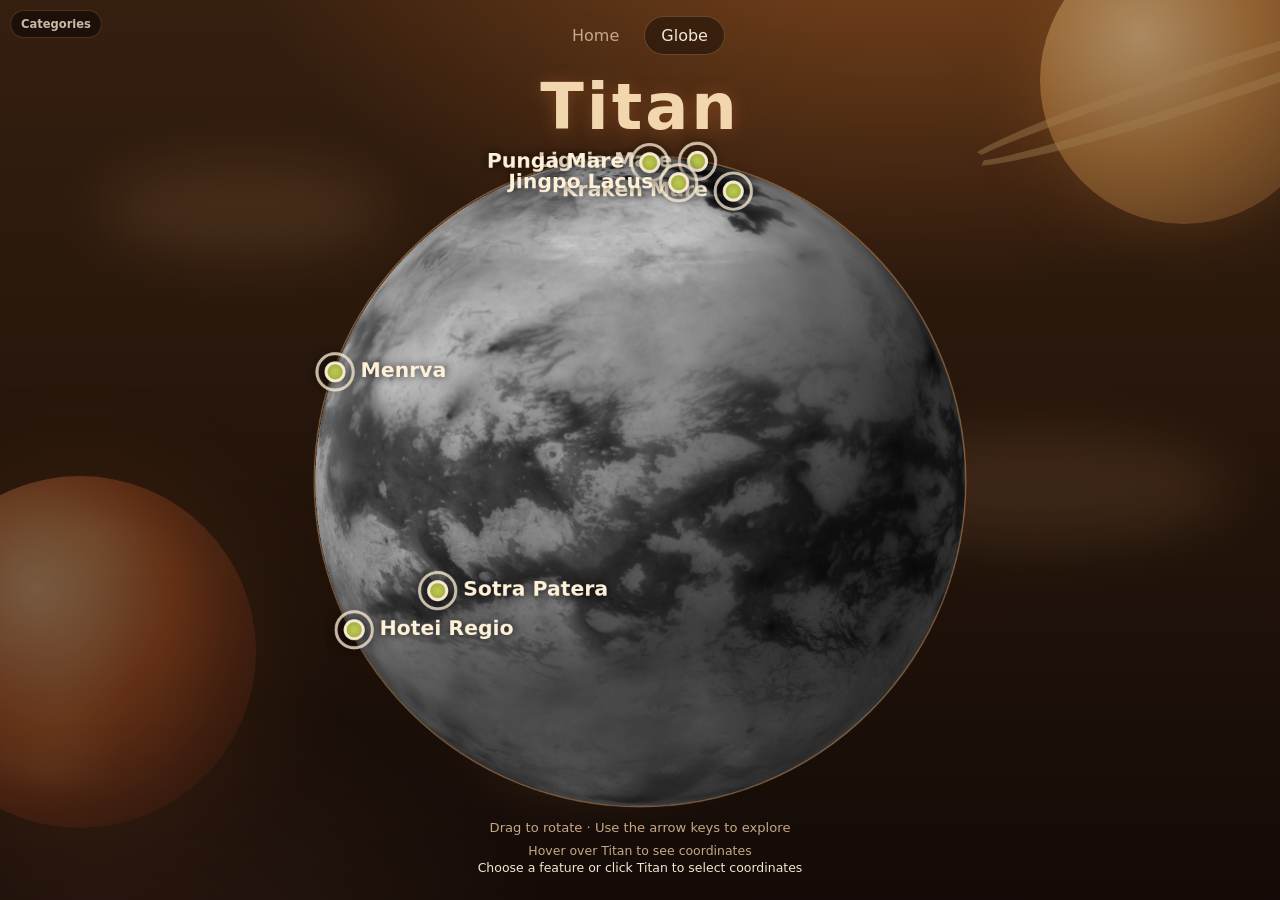
==== commit 32bc0880: "add wikipedia filter  feature" ====
--- a/globe.html
+++ b/globe.html
@@ -11,6 +11,15 @@
       <a class="nav-link" href="index.html">Home</a>
       <a class="nav-link" href="globe.html" aria-current="page">Globe</a>
     </nav>
+    <button
+      id="featureCategoryToggle"
+      class="feature-category-toggle"
+      type="button"
+      aria-expanded="false"
+      aria-controls="featureCategoryPanel"
+    >
+      Categories
+    </button>
 
     <div class="sky" aria-hidden="true">
       <div class="haze"></div>
@@ -23,7 +32,41 @@
 
     <main class="globe-page">
       <section class="globe-content">
-        <h1>Titan</h1>
+        <div class="globe-stage">
+          <h1>Titan</h1>
+          <aside
+            id="featureCategoryPanel"
+            class="feature-category-panel"
+            aria-label="Titan feature categories"
+            hidden
+          >
+            <p class="eyebrow">Surface categories</p>
+            <p id="featureBrowserStatus" class="feature-browser-status" role="status">
+              Loading named surface features…
+            </p>
+            <div class="feature-category-bulk-actions">
+              <button
+                id="featureCategorySelectAll"
+                class="feature-category-select-all"
+                type="button"
+              >
+                Select all
+              </button>
+              <button
+                id="featureCategoryUnselectAll"
+                class="feature-category-select-all"
+                type="button"
+              >
+                Unselect all
+              </button>
+            </div>
+            <div
+              id="featureCategoryList"
+              class="feature-category-list"
+              role="group"
+              aria-label="Filter features by category"
+            ></div>
+          </aside>
         <figure id="krakenImagePanel" class="globe-image-panel" hidden>
           <img
             src="KRAKEN MARE.png"
@@ -134,7 +177,7 @@
         <p class="globe-hint">Drag to rotate · Use the arrow keys to explore</p>
         <div class="globe-coordinates">
           <p id="globeHoverCoordinates" aria-hidden="true">Hover over Titan to see coordinates</p>
-          <p id="globeSelectedCoordinates" aria-live="polite">Click Titan to select coordinates</p>
+          <p id="globeSelectedCoordinates" aria-live="polite">Choose a feature or click Titan to select coordinates</p>
         </div>
         <aside
           id="krakenInfo"
@@ -749,6 +792,25 @@
             Barnes et al. (2011), “Wave constraints for Titan's Jingpo Lacus and Kraken Mare from VIMS specular reflection lightcurves.”
           </p>
         </aside>
+        <aside
+          id="namedFeatureInfo"
+          class="globe-info"
+          aria-labelledby="namedFeatureTitle"
+          hidden
+        >
+          <button
+            id="closeNamedFeatureInfo"
+            class="globe-info-close"
+            type="button"
+            aria-label="Close feature information"
+          >
+            ×
+          </button>
+          <p id="namedFeatureCategory" class="eyebrow"></p>
+          <h2 id="namedFeatureTitle"></h2>
+          <dl id="namedFeatureFacts" class="globe-info-facts"></dl>
+        </aside>
+        </div>
       </section>
     </main>
     <script src="globe.js"></script>
--- a/styles.css
+++ b/styles.css
@@ -74,18 +74,25 @@
   position: relative;
   z-index: 1;
   display: grid;
-  height: calc(100svh - 3.5rem);
-  place-items: center;
+  min-height: calc(100svh - 4rem);
+  place-items: start center;
   padding: 1rem 1.5rem;
-  overflow: hidden;
   text-align: center;
 }
 
 .globe-content {
+  display: flex;
+  width: 100%;
+  flex-direction: column;
+  align-items: center;
+  gap: 1.5rem;
+}
+
+.globe-stage {
   position: relative;
   display: flex;
   width: 100%;
-  height: 100%;
+  min-height: calc(100svh - 6rem);
   flex-direction: column;
   align-items: center;
 }
@@ -169,6 +176,151 @@
   color: var(--text);
 }
 
+.feature-category-toggle {
+  position: fixed;
+  z-index: 21;
+  top: 0.65rem;
+  left: 0.65rem;
+  padding: 0.35rem 0.6rem;
+  border: 1px solid var(--line);
+  border-radius: 999px;
+  background: rgba(22, 12, 8, 0.94);
+  color: var(--text);
+  font: 600 0.72rem system-ui, sans-serif;
+  opacity: 0.78;
+  cursor: pointer;
+  transition: opacity 140ms ease, background-color 140ms ease, border-color 140ms ease;
+}
+
+.feature-category-toggle:hover,
+.feature-category-toggle:focus-visible {
+  border-color: var(--accent);
+  background: rgba(224, 122, 58, 0.2);
+  opacity: 1;
+}
+
+.feature-category-toggle:focus-visible {
+  outline: 2px solid var(--accent);
+  outline-offset: 2px;
+}
+
+.feature-category-panel {
+  position: absolute;
+  z-index: 5;
+  top: 3.1rem;
+  left: 0;
+  width: min(17rem, 48vw);
+  max-height: calc(100svh - 8rem);
+  overflow-y: auto;
+  padding: 0.85rem;
+  border: 1px solid var(--line);
+  border-radius: 1rem;
+  background: rgba(22, 12, 8, 0.96);
+  box-shadow: 0 0.8rem 2rem rgba(0, 0, 0, 0.5);
+  text-align: left;
+  scrollbar-color: var(--accent) rgba(28, 16, 10, 0.75);
+}
+
+.feature-category-panel[hidden] {
+  display: none;
+}
+
+.feature-category-panel > .eyebrow {
+  margin: 0 0 0.4rem;
+}
+
+.feature-browser-status {
+  margin: 0;
+  color: var(--muted);
+  font-family: system-ui, sans-serif;
+  font-size: 0.82rem;
+  line-height: 1.5;
+}
+
+.feature-category-bulk-actions {
+  display: flex;
+  gap: 0.5rem;
+  margin-top: 0.65rem;
+}
+
+.feature-category-select-all {
+  width: 100%;
+  padding: 0.45rem 0.65rem;
+  border: 1px solid var(--line);
+  border-radius: 0.65rem;
+  background: rgba(224, 122, 58, 0.12);
+  color: var(--text);
+  font: 600 0.78rem system-ui, sans-serif;
+  text-align: left;
+  cursor: pointer;
+}
+
+.feature-category-select-all:hover,
+.feature-category-select-all:focus-visible {
+  border-color: var(--accent);
+  background: rgba(224, 122, 58, 0.22);
+}
+
+.feature-category-select-all:focus-visible {
+  outline: 2px solid var(--accent);
+  outline-offset: 2px;
+}
+
+.feature-category-list {
+  display: flex;
+  flex-direction: column;
+  gap: 0.5rem;
+  margin-top: 0.75rem;
+}
+
+.feature-category-button {
+  display: block;
+  width: 100%;
+  border: 1px solid var(--line);
+  border-left: 4px solid var(--category-color, var(--line));
+  border-radius: 0.7rem;
+  background: rgba(28, 16, 10, 0.75);
+  color: var(--muted);
+  font: inherit;
+  padding: 0.55rem 0.65rem;
+  font-family: system-ui, sans-serif;
+  font-size: 0.78rem;
+  line-height: 1.35;
+  cursor: pointer;
+  transition: background-color 140ms ease, border-color 140ms ease, color 140ms ease;
+  text-align: left;
+}
+
+.feature-category-description {
+  display: none;
+  margin-top: 0.55rem;
+  padding-top: 0.55rem;
+  border-top: 1px solid var(--line);
+  color: var(--muted);
+  font-size: 0.74rem;
+  font-weight: 400;
+  line-height: 1.45;
+  white-space: normal;
+}
+
+.feature-category-button:hover .feature-category-description,
+.feature-category-button:focus-visible .feature-category-description {
+  display: block;
+}
+
+.feature-category-button:hover,
+.feature-category-button[aria-pressed="true"],
+.feature-category-button:focus-visible {
+  border-color: var(--category-color, var(--accent));
+  background: rgba(224, 122, 58, 0.16);
+  color: var(--text);
+}
+
+.feature-category-button:focus-visible {
+  outline: 2px solid var(--accent);
+  outline-offset: 2px;
+}
+
 .globe-info {
   position: absolute;
   z-index: 3;
@@ -205,6 +357,10 @@
   background: rgba(22, 12, 8, 0.96);
   box-shadow: 0 1rem 3rem rgba(0, 0, 0, 0.45);
   transform: translateY(-50%);
+}
+
+.globe-image-panel-centered {
+  z-index: 7;
 }
 
 .globe-image-panel[hidden] {
@@ -845,6 +1001,16 @@
 }
 
 @media (max-width: 600px) {
+  .globe-page {
+    padding-right: 1rem;
+    padding-left: 1rem;
+  }
+
+  .feature-category-panel {
+    width: min(16rem, 58vw);
+    padding: 0.65rem;
+  }
+
   .globe-info {
     width: min(22rem, calc(100% - 1rem));
     padding: 1rem;
@@ -880,6 +1046,9 @@
   .cloud,
   .chevron,
   [data-reveal],
+  .feature-category-toggle,
+  .feature-category-select-all,
+  .feature-category-button,
   .chapter.is-in .spectrum span {
     animation: none;
     transition: none;
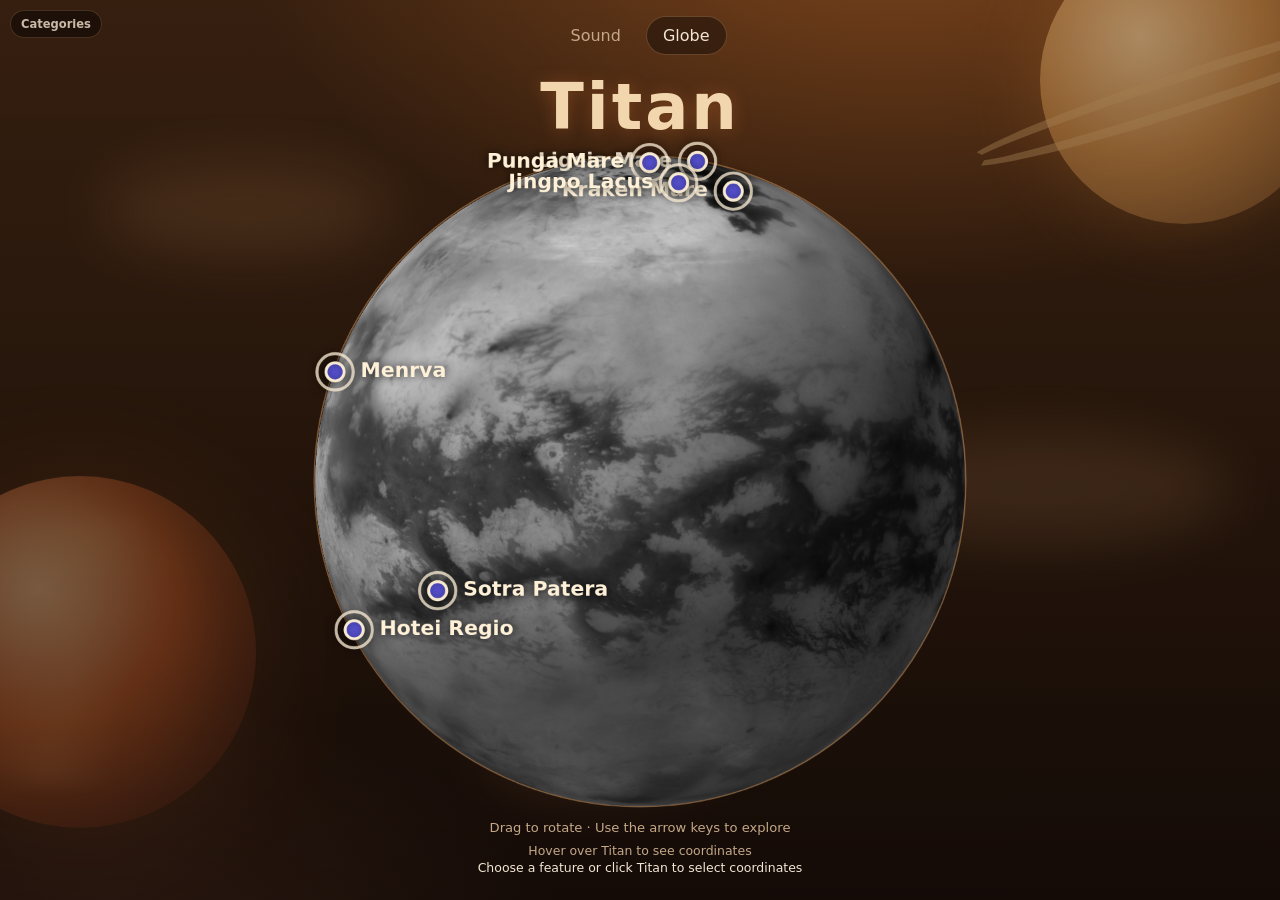
==== commit 54a600a7: "formatting change" ====
--- a/globe.html
+++ b/globe.html
@@ -8,7 +8,7 @@
   </head>
   <body>
     <nav class="site-nav" aria-label="Main navigation">
-      <a class="nav-link" href="index.html">Home</a>
+      <a class="nav-link" href="index.html">Sound</a>
       <a class="nav-link" href="globe.html" aria-current="page">Globe</a>
     </nav>
     <button
